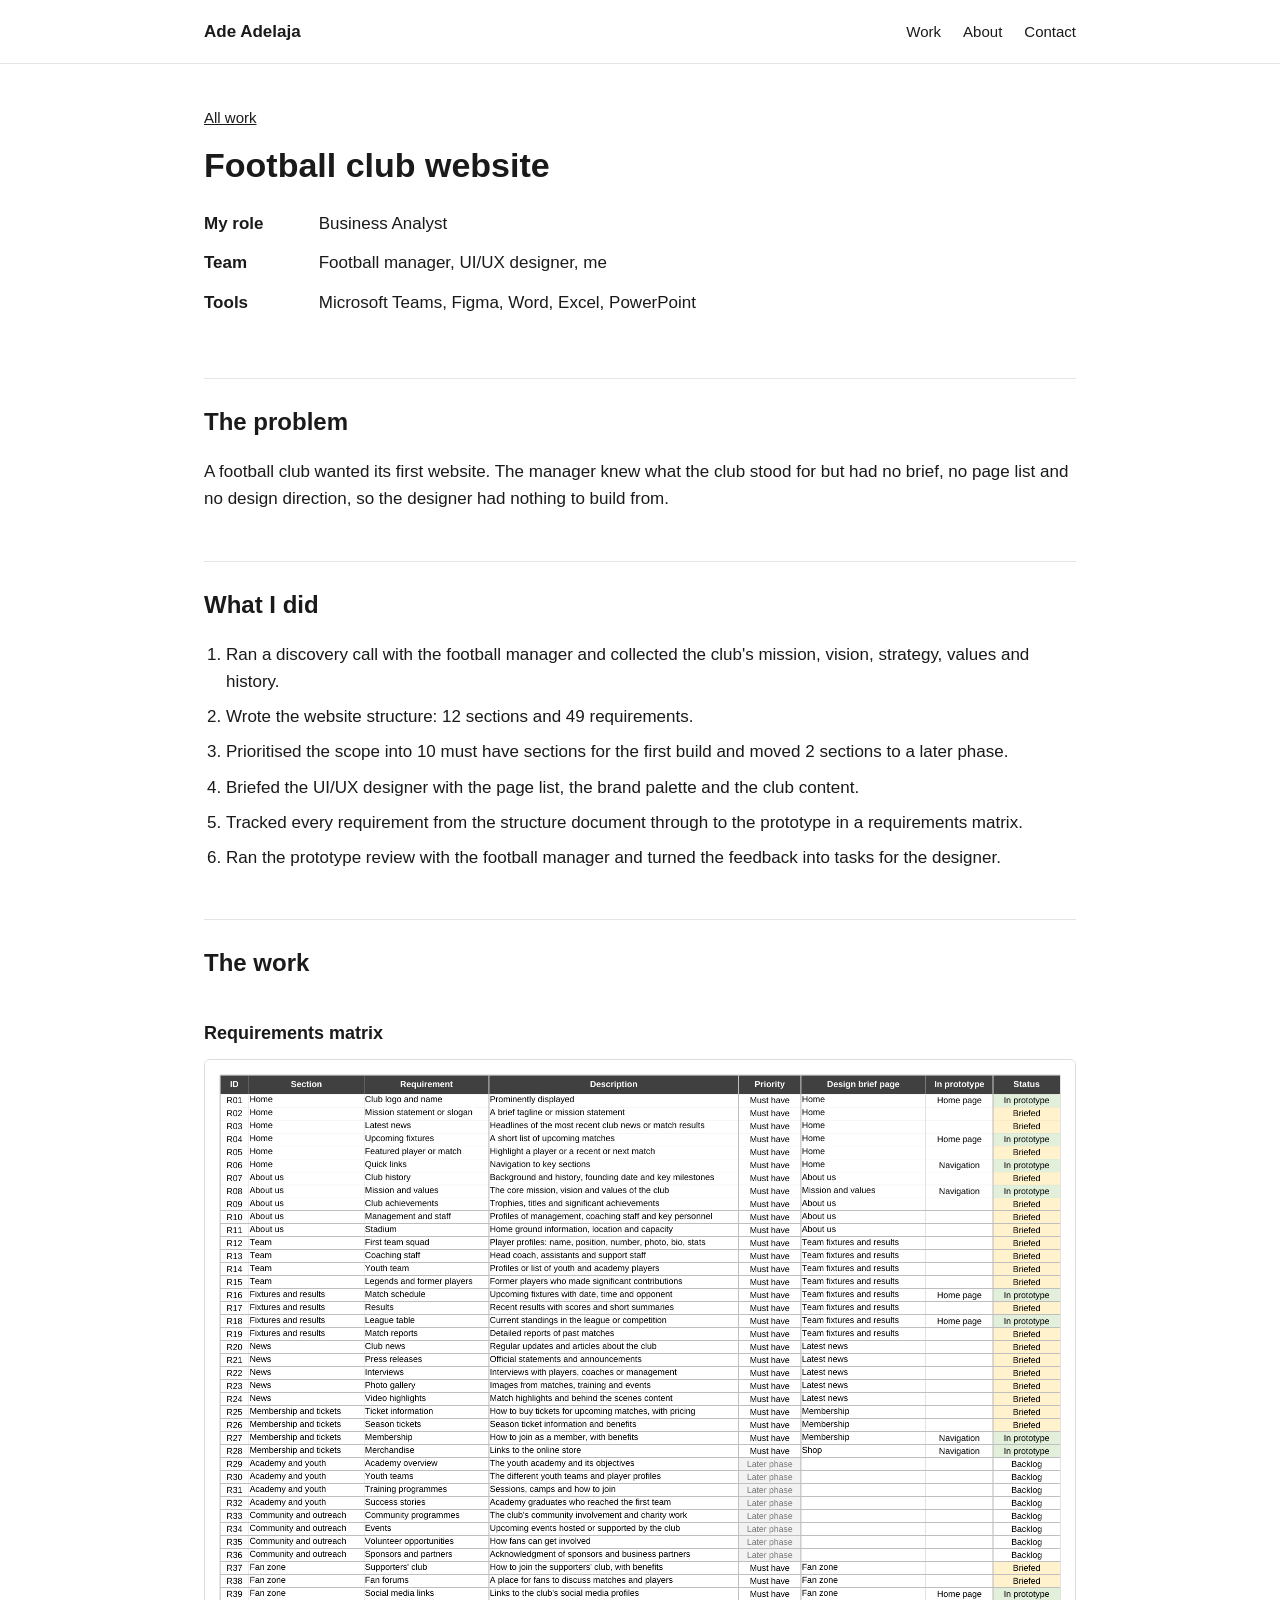
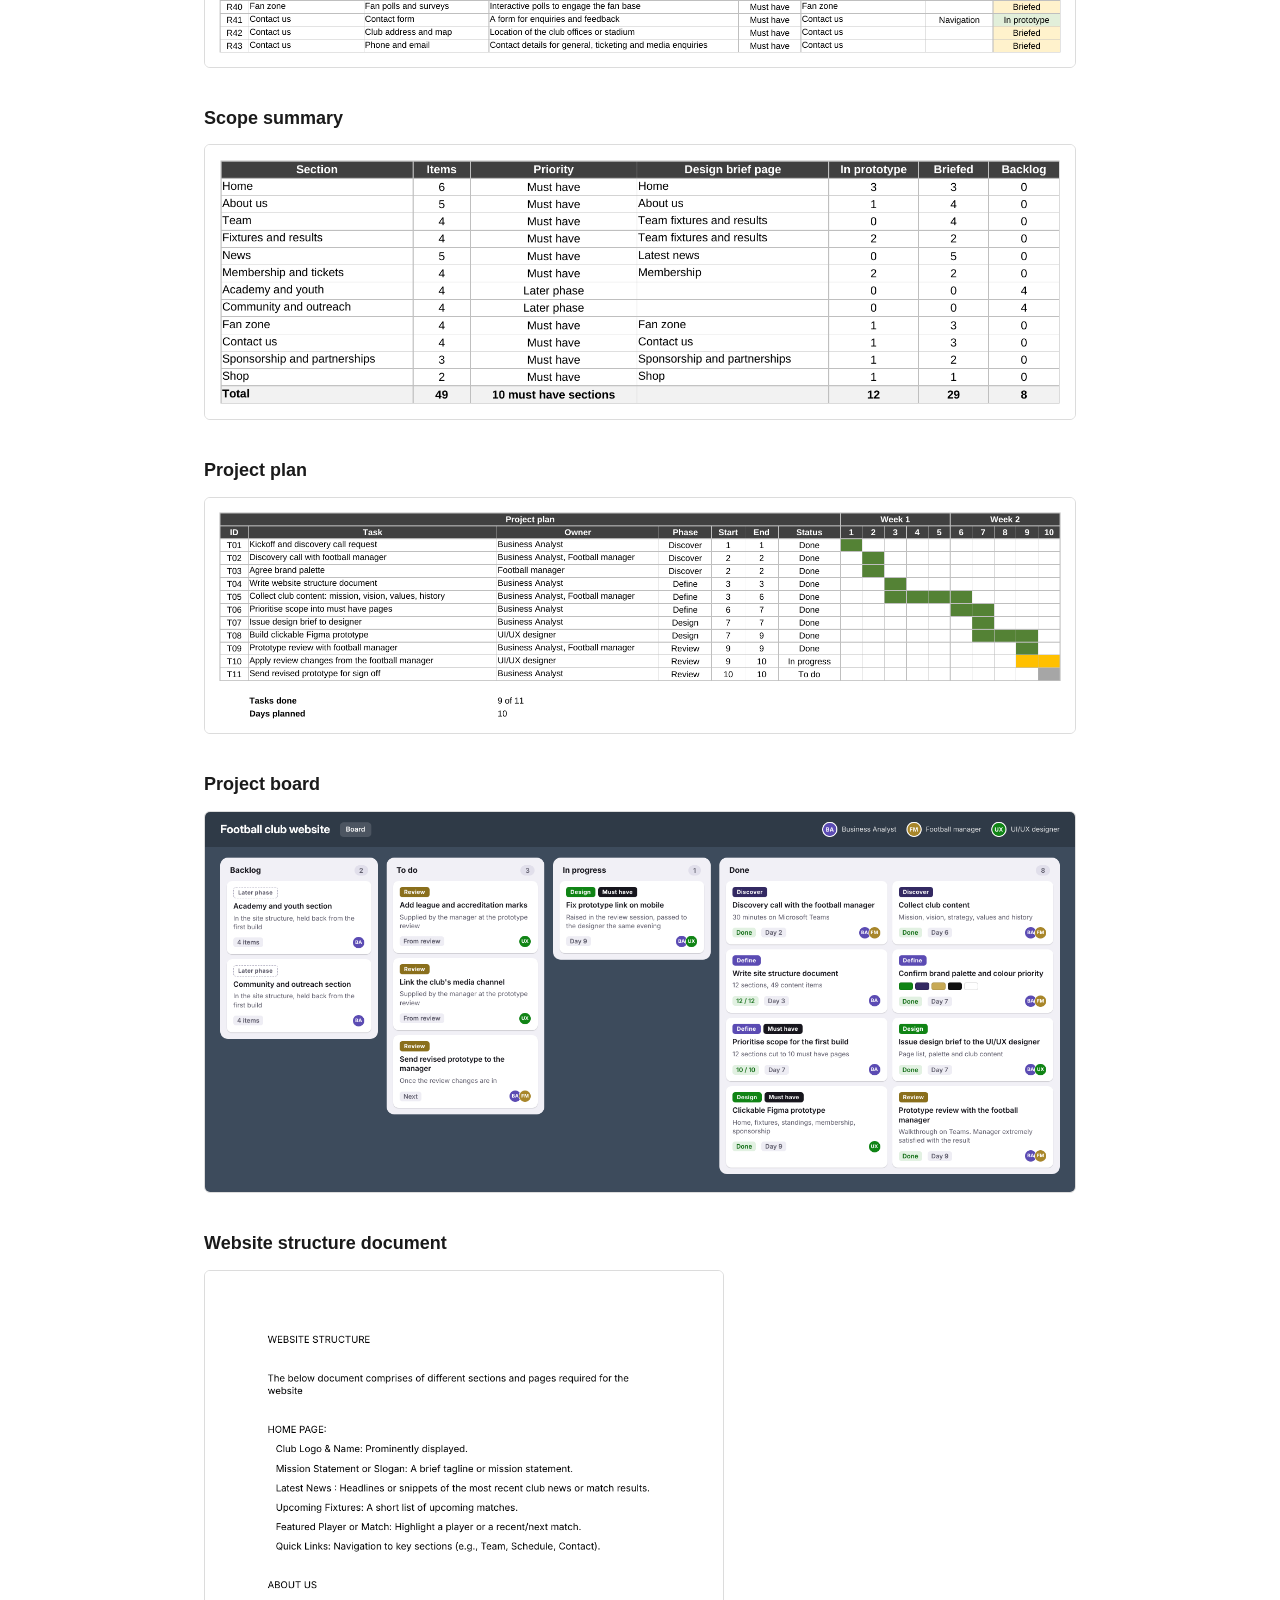
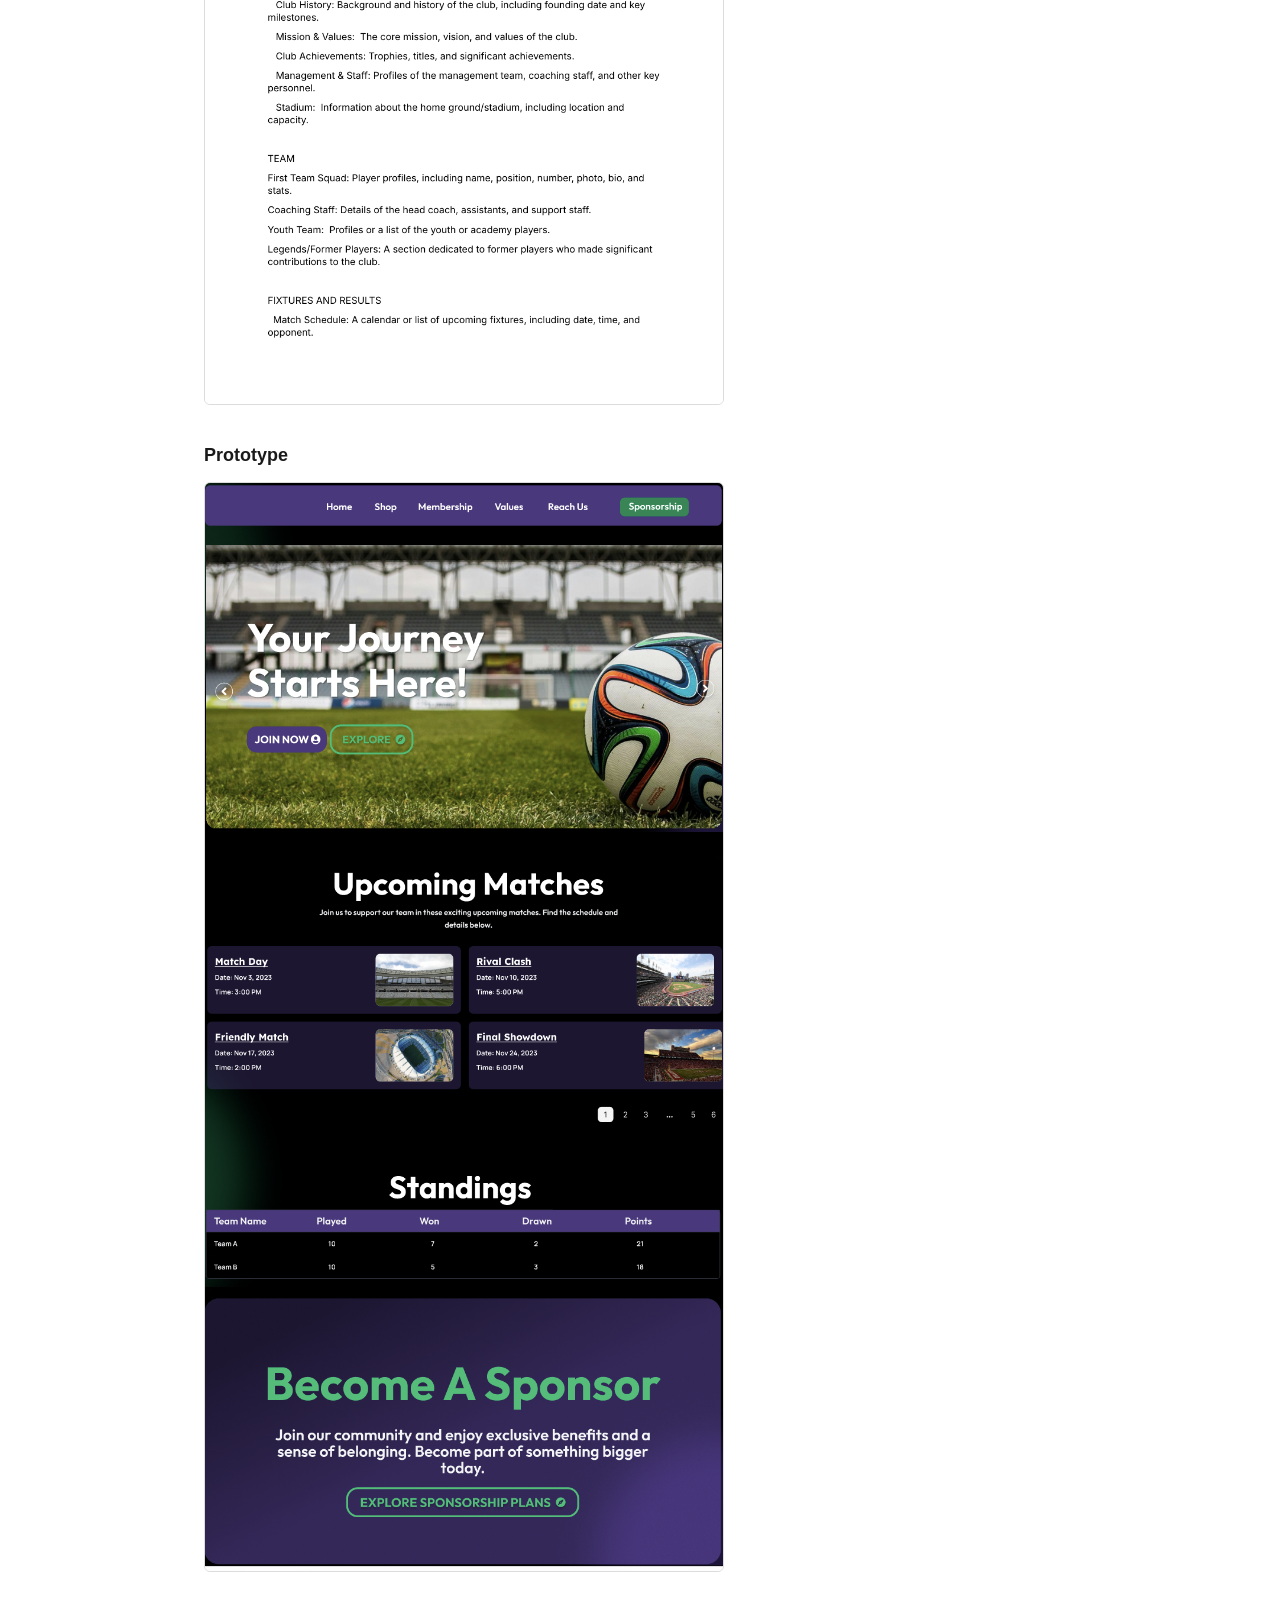
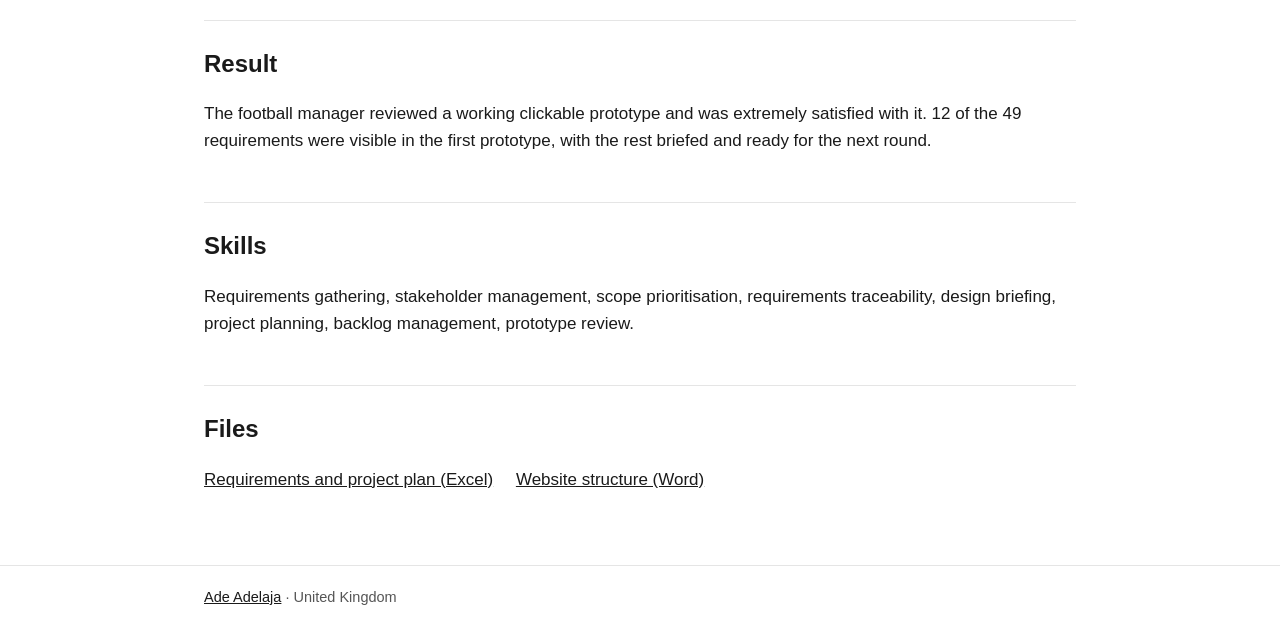
==== football-club-website/index.html @ 4e0a4aba "New portfolio" ====
<!doctype html>
<html lang="en-GB">
<head>
<meta charset="utf-8">
<meta name="viewport" content="width=device-width, initial-scale=1">
<title>Football club website | Ade Adelaja</title>
<meta name="description" content="Requirements, scope, design brief and prototype review for a football club website.">
<link rel="stylesheet" href="../style.css">
</head>
<body>

<header class="site-header">
  <div class="wrap">
    <a class="name" href="../">Ade Adelaja</a>
    <nav><a href="../#work">Work</a><a href="../#about">About</a><a href="../#contact">Contact</a></nav>
  </div>
</header>

<main class="wrap case">

  <div class="case-title">
    <a class="back" href="../#work">All work</a>
    <h1>Football club website</h1>
    <ul class="facts">
      <li><strong>My role</strong> Business Analyst</li>
      <li><strong>Team</strong> Football manager, UI/UX designer, me</li>
      <li><strong>Tools</strong> Microsoft Teams, Figma, Word, Excel, PowerPoint</li>
    </ul>
  </div>

  <h2>The problem</h2>
  <p>A football club wanted its first website. The manager knew what the club stood for but had no brief, no page list and no design direction, so the designer had nothing to build from.</p>

  <h2>What I did</h2>
  <ol>
    <li>Ran a discovery call with the football manager and collected the club's mission, vision, strategy, values and history.</li>
    <li>Wrote the website structure: 12 sections and 49 requirements.</li>
    <li>Prioritised the scope into 10 must have sections for the first build and moved 2 sections to a later phase.</li>
    <li>Briefed the UI/UX designer with the page list, the brand palette and the club content.</li>
    <li>Tracked every requirement from the structure document through to the prototype in a requirements matrix.</li>
    <li>Ran the prototype review with the football manager and turned the feedback into tasks for the designer.</li>
  </ol>

  <h2>The work</h2>

  <h3>Requirements matrix</h3>
  <figure><a href="images/02-requirements-matrix.png"><img src="images/02-requirements-matrix.png" alt="Requirements matrix listing each requirement with priority, design brief page and status" width="1676" height="1168" loading="lazy"></a></figure>

  <h3>Scope summary</h3>
  <figure><a href="images/03-scope-summary.png"><img src="images/03-scope-summary.png" alt="Scope summary by section with counts of must have and later phase items" width="1572" height="495" loading="lazy"></a></figure>

  <h3>Project plan</h3>
  <figure><a href="images/04-project-plan.png"><img src="images/04-project-plan.png" alt="Project plan with tasks, owners, phases and a two week Gantt chart" width="1686" height="455" loading="lazy"></a></figure>

  <h3>Project board</h3>
  <figure><a href="images/05-project-board.png"><img src="images/05-project-board.png" alt="Project board with backlog, to do, in progress and done lists" width="3200" height="1400" loading="lazy"></a></figure>

  <h3>Website structure document</h3>
  <figure class="narrow"><a href="images/06-website-structure-document.png"><img src="images/06-website-structure-document.png" alt="First page of the website structure document" width="910" height="1287" loading="lazy"></a></figure>

  <h3>Prototype</h3>
  <figure class="narrow"><a href="images/01-prototype-home-page.png"><img src="images/01-prototype-home-page.png" alt="Home page of the clickable prototype" width="876" height="1840" loading="lazy"></a></figure>

  <h2>Result</h2>
  <p>The football manager reviewed a working clickable prototype and was extremely satisfied with it. 12 of the 49 requirements were visible in the first prototype, with the rest briefed and ready for the next round.</p>

  <h2>Skills</h2>
  <p>Requirements gathering, stakeholder management, scope prioritisation, requirements traceability, design briefing, project planning, backlog management, prototype review.</p>

  <h2>Files</h2>
  <p class="files">
    <a href="files/Requirements_and_Project_Plan.xlsx">Requirements and project plan (Excel)</a>
    <a href="files/Website_Structure.docx">Website structure (Word)</a>
  </p>

</main>

<footer class="site-footer">
  <div class="wrap"><a href="../">Ade Adelaja</a> · United Kingdom</div>
</footer>

</body>
</html>
---- style.css ----
* { box-sizing: border-box; }
html { -webkit-text-size-adjust: 100%; }
body {
  margin: 0;
  font-family: -apple-system, "Segoe UI", Roboto, Helvetica, Arial, sans-serif;
  font-size: 17px;
  line-height: 1.6;
  color: #1a1a1a;
  background: #ffffff;
}
a { color: #1a1a1a; }
a:hover { color: #0b57d0; }
img { max-width: 100%; height: auto; display: block; }

.wrap { max-width: 920px; margin: 0 auto; padding: 0 24px; }

.site-header { border-bottom: 1px solid #e5e5e5; }
.site-header .wrap { display: flex; justify-content: space-between; align-items: center; padding-top: 18px; padding-bottom: 18px; }
.site-header .name { font-weight: 700; text-decoration: none; }
.site-header nav a { margin-left: 22px; text-decoration: none; font-size: 15px; }
.site-header nav a:hover { text-decoration: underline; }

.intro { padding: 56px 0 40px; }
.intro h1 { font-size: 40px; line-height: 1.15; margin: 0 0 6px; }
.intro .role { font-size: 20px; color: #555; margin: 0 0 20px; }
.intro p { max-width: 680px; margin: 0 0 14px; }

h2 { font-size: 24px; margin: 48px 0 16px; padding-top: 24px; border-top: 1px solid #e5e5e5; }
h3 { font-size: 18px; margin: 36px 0 12px; }

.cards { display: grid; grid-template-columns: repeat(2, 1fr); gap: 24px; }
.card { border: 1px solid #dcdcdc; border-radius: 8px; overflow: hidden; text-decoration: none; display: block; background: #fff; }
.card:hover { border-color: #1a1a1a; color: #1a1a1a; }
.card img { width: 100%; aspect-ratio: 3 / 2; object-fit: cover; border-bottom: 1px solid #dcdcdc; }
.card .body { padding: 16px 18px 18px; }
.card h3 { margin: 0 0 6px; font-size: 19px; }
.card p { margin: 0 0 10px; font-size: 15.5px; color: #333; }
.card .tags { font-size: 13.5px; color: #666; margin: 0; }

.facts { list-style: none; padding: 0; margin: 0; }
.facts li { padding: 6px 0; }
.facts strong { display: inline-block; min-width: 110px; }

.case-title { padding: 40px 0 8px; }
.case-title .back { font-size: 15px; }
.case-title h1 { font-size: 34px; line-height: 1.2; margin: 14px 0 18px; }
.case ol { padding-left: 22px; }
.case ol li { margin-bottom: 8px; }
.case figure { margin: 0 0 8px; }
.case figure a { display: block; border: 1px solid #dcdcdc; border-radius: 6px; overflow: hidden; }
.case figure.narrow { max-width: 520px; }
.files a { display: inline-block; margin: 0 18px 8px 0; }

.site-footer { margin-top: 64px; border-top: 1px solid #e5e5e5; font-size: 14.5px; color: #555; }
.site-footer .wrap { padding-top: 20px; padding-bottom: 32px; }

@media (max-width: 680px) {
  body { font-size: 16px; }
  .cards { grid-template-columns: 1fr; }
  .intro { padding-top: 36px; }
  .intro h1 { font-size: 32px; }
  .case-title h1 { font-size: 28px; }
  .facts strong { display: block; }
}
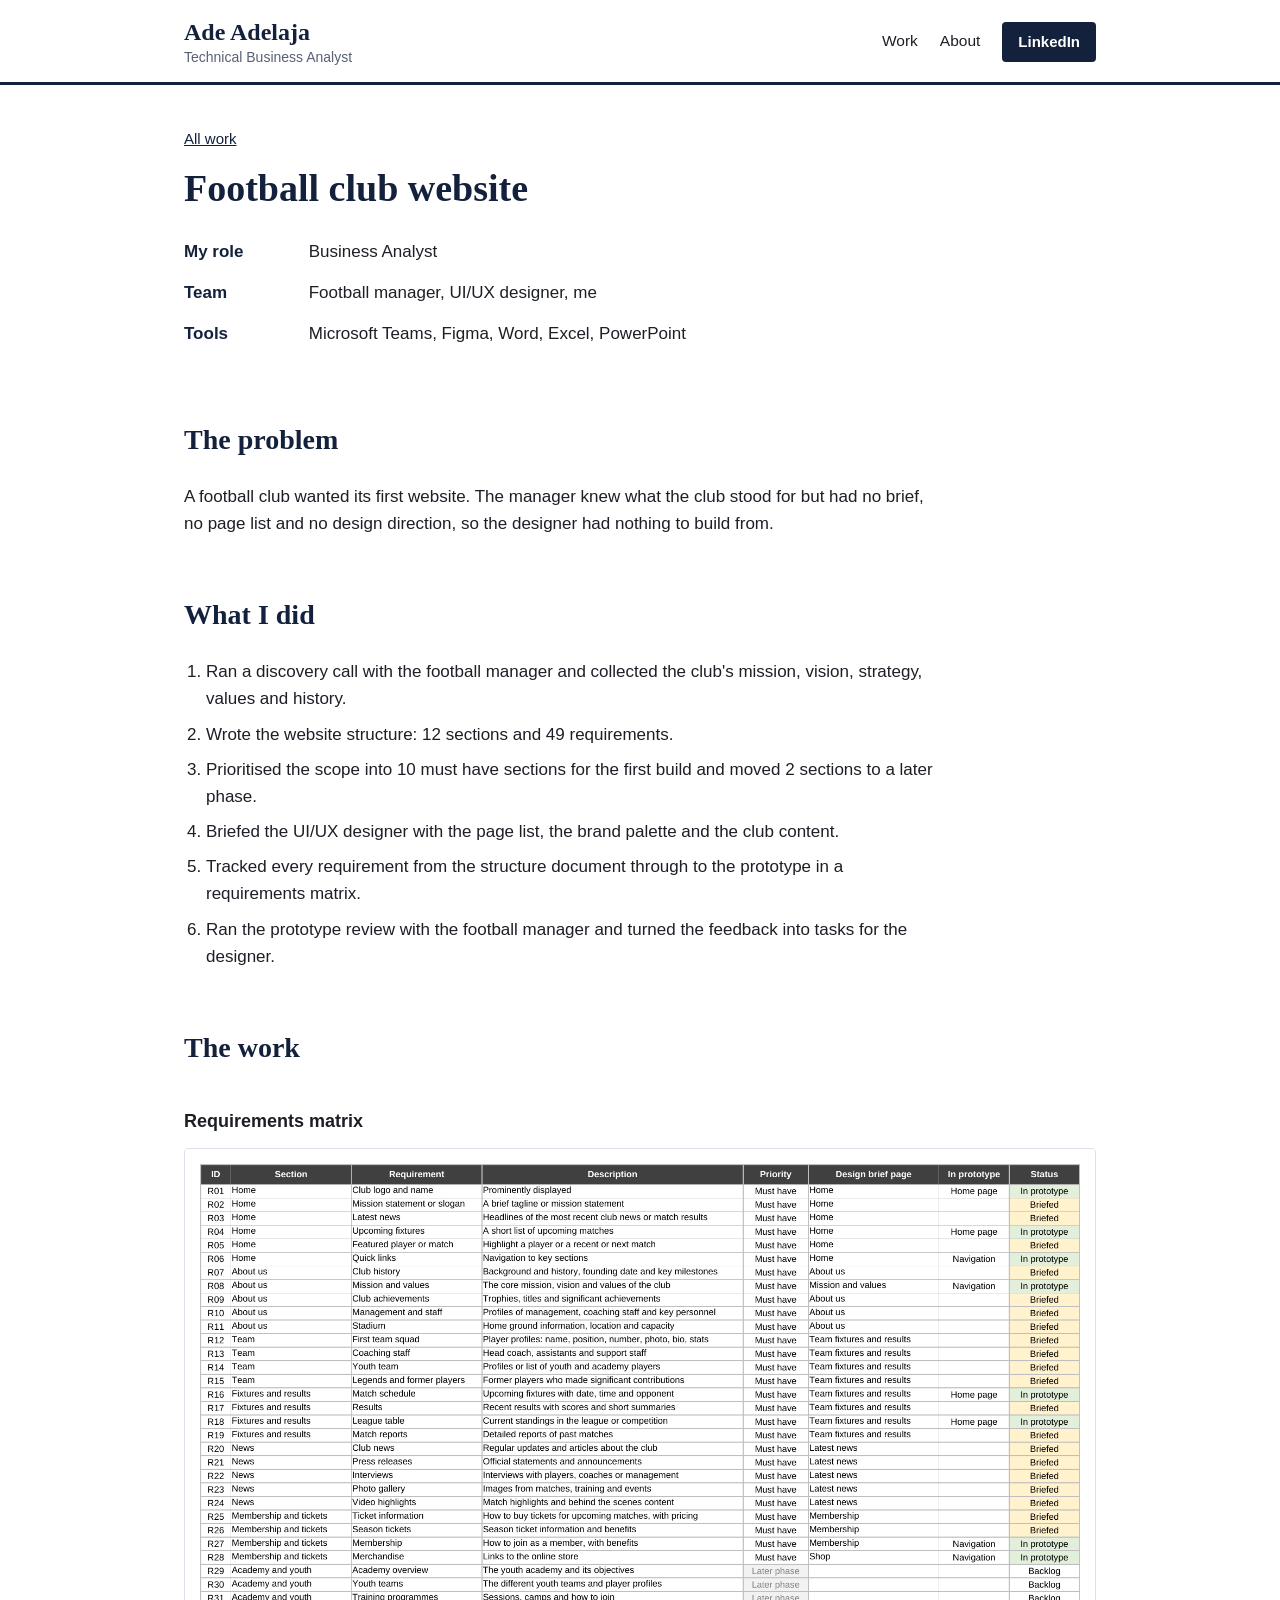
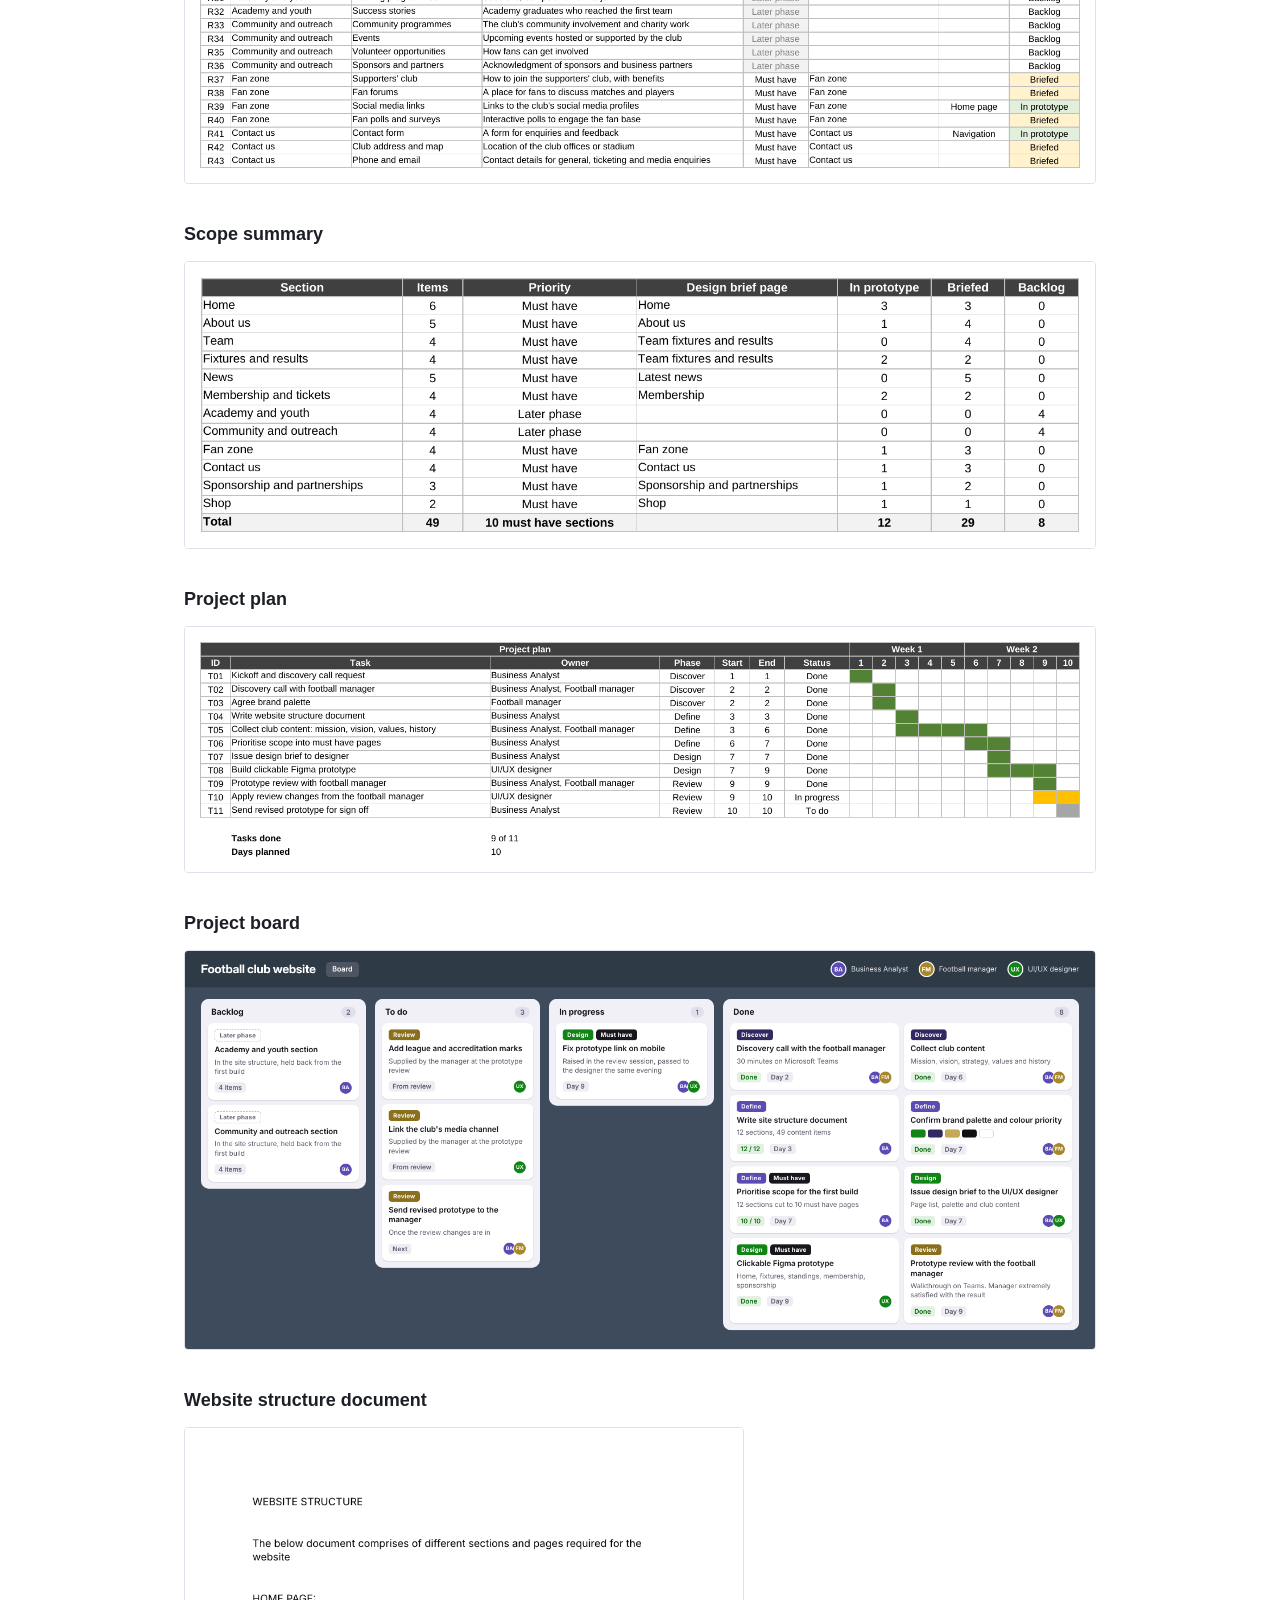
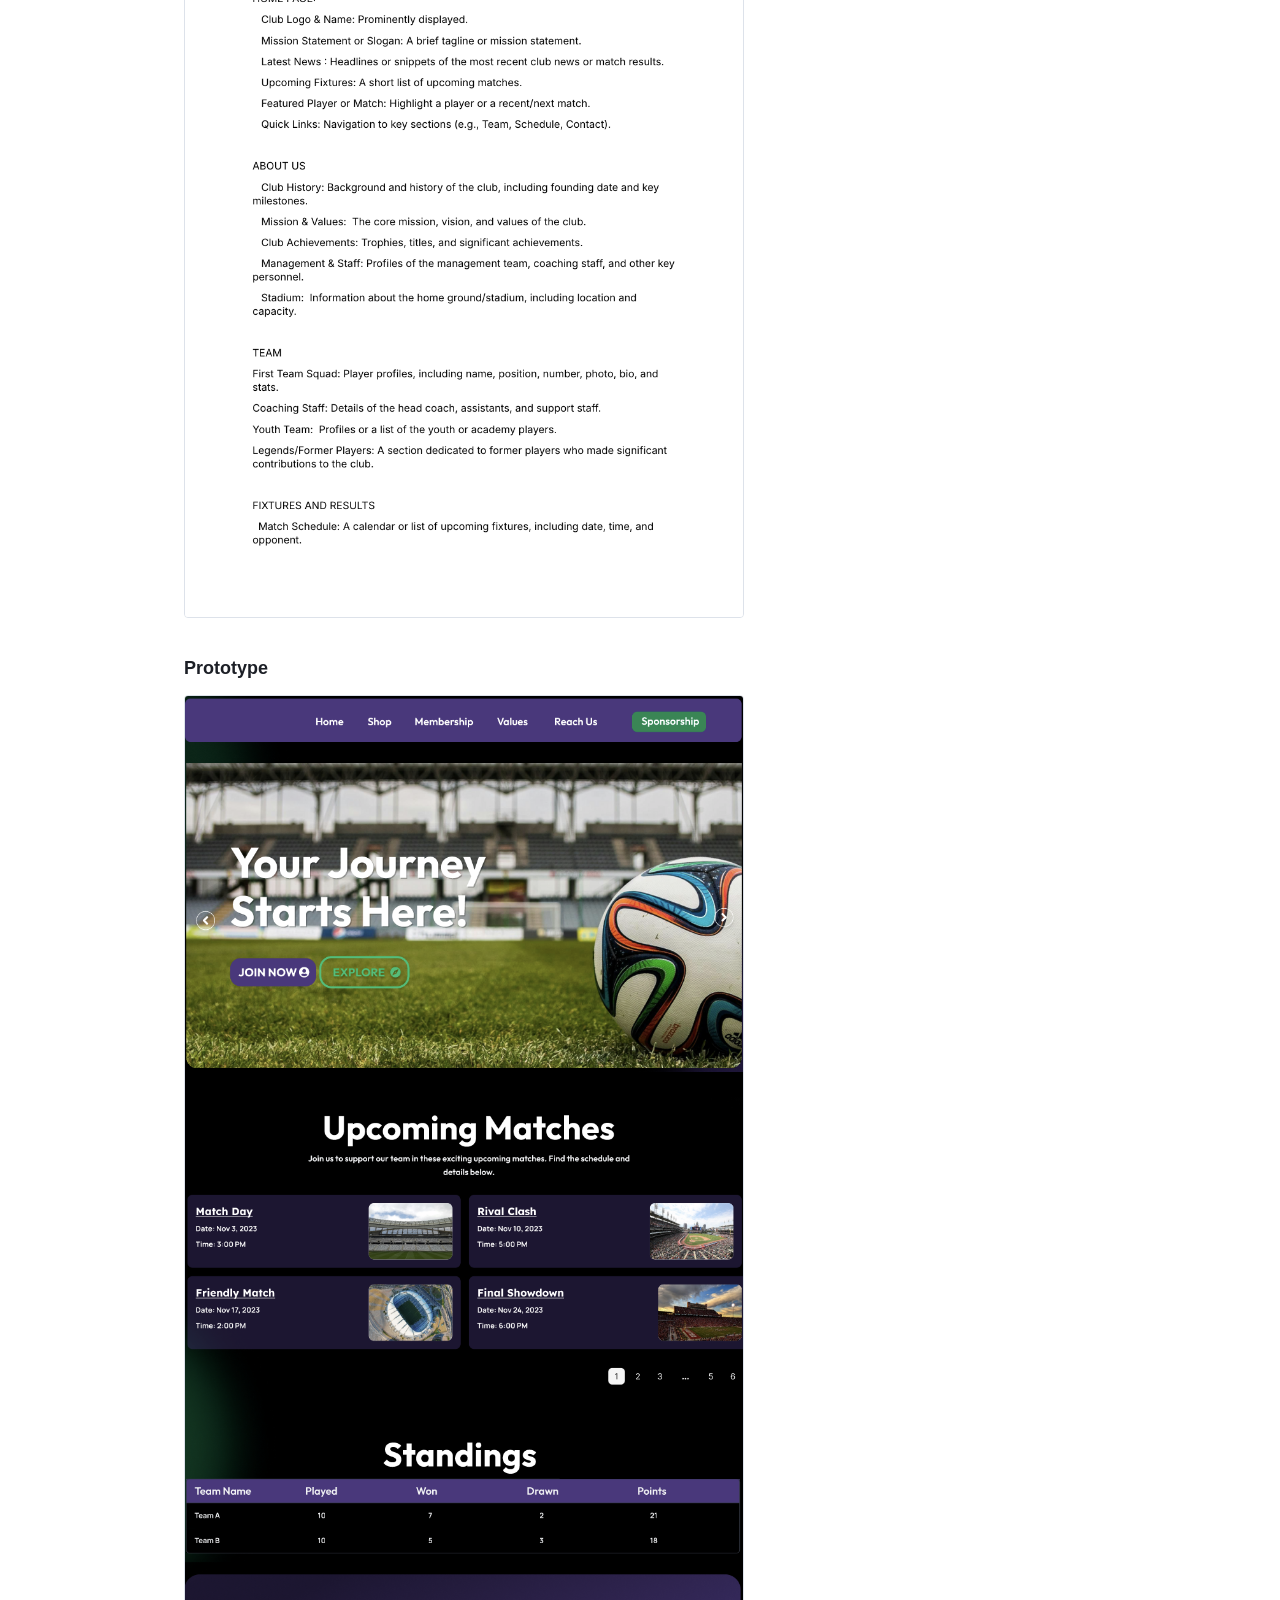
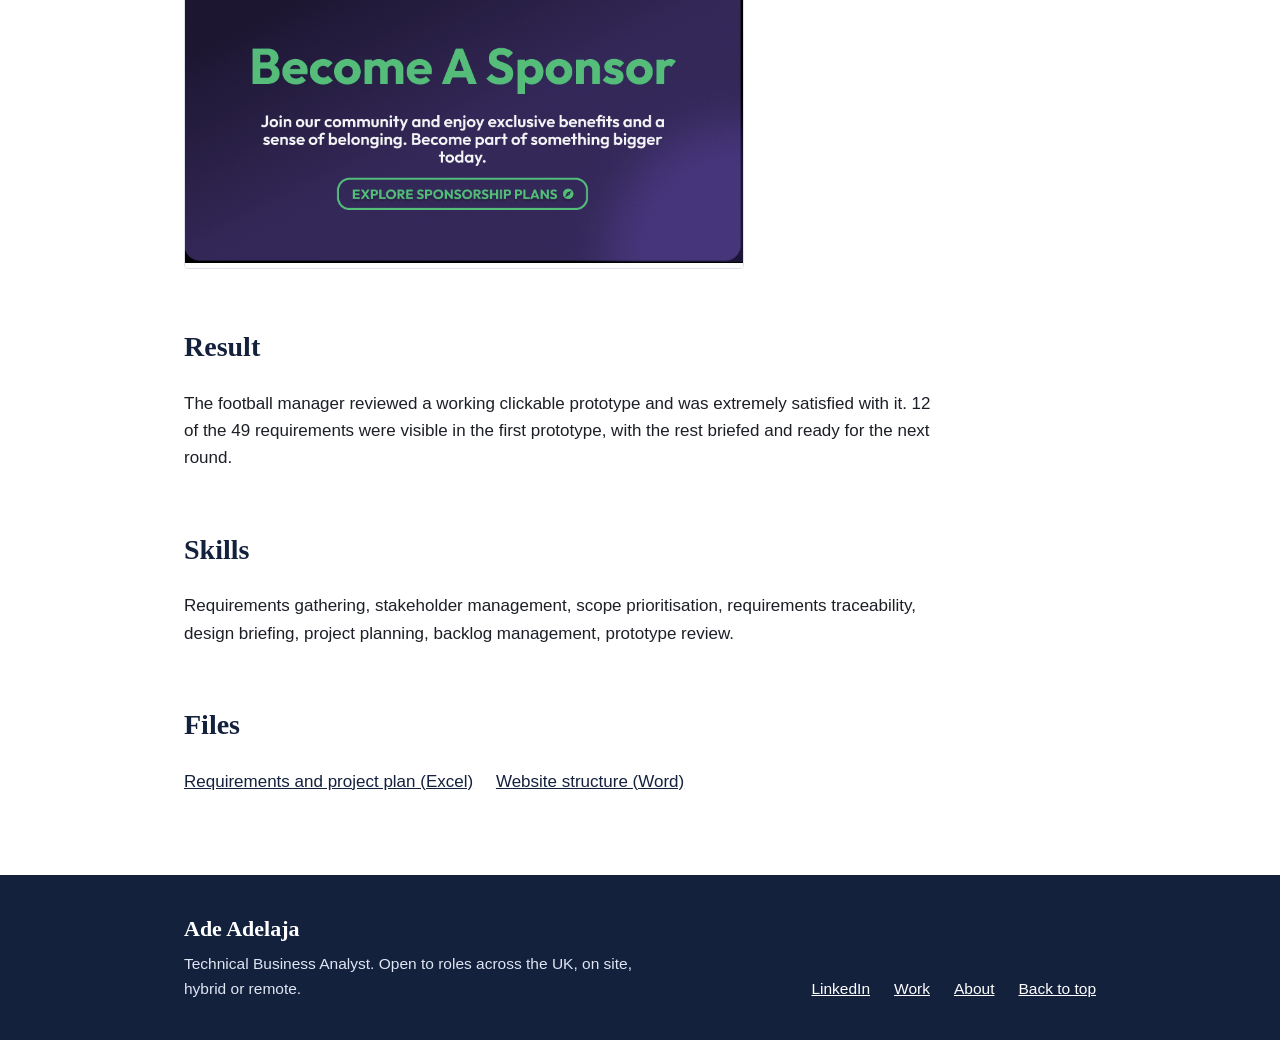
==== commit 387ed869: "Add trade corridor case study and new header" ====
--- a/football-club-website/index.html
+++ b/football-club-website/index.html
@@ -7,12 +7,12 @@
 <meta name="description" content="Requirements, scope, design brief and prototype review for a football club website.">
 <link rel="stylesheet" href="../style.css">
 </head>
-<body>
+<body id="top">
 
 <header class="site-header">
   <div class="wrap">
-    <a class="name" href="../">Ade Adelaja</a>
-    <nav><a href="../#work">Work</a><a href="../#about">About</a><a href="../#contact">Contact</a></nav>
+    <a class="brand" href="../"><span class="name">Ade Adelaja</span><span class="role">Technical Business Analyst</span></a>
+    <nav aria-label="Main"><a href="../#work">Work</a><a href="../#about">About</a><a class="button" href="https://www.linkedin.com/in/ade-adelaja-0364aa266/">LinkedIn</a></nav>
   </div>
 </header>
 
@@ -76,7 +76,13 @@
 </main>
 
 <footer class="site-footer">
-  <div class="wrap"><a href="../">Ade Adelaja</a> · United Kingdom</div>
+  <div class="wrap">
+    <div class="who">
+      <div class="name">Ade Adelaja</div>
+      <p>Technical Business Analyst. Open to roles across the UK, on site, hybrid or remote.</p>
+    </div>
+    <nav aria-label="Footer"><a href="https://www.linkedin.com/in/ade-adelaja-0364aa266/">LinkedIn</a><a href="../#work">Work</a><a href="../#about">About</a><a href="#top">Back to top</a></nav>
+  </div>
 </footer>
 
 </body>
--- a/style.css
+++ b/style.css
@@ -1,64 +1,100 @@
 * { box-sizing: border-box; }
-html { -webkit-text-size-adjust: 100%; }
+html { -webkit-text-size-adjust: 100%; scroll-behavior: smooth; }
+@media (prefers-reduced-motion: reduce) { html { scroll-behavior: auto; } }
+
+:root {
+  --ink: #14213d;
+  --text: #1c1f26;
+  --muted: #586174;
+  --line: #dde2ea;
+  --tint: #f2f5f9;
+  --paper: #ffffff;
+  --serif: Georgia, "Times New Roman", Times, serif;
+  --sans: -apple-system, "Segoe UI", Roboto, Helvetica, Arial, sans-serif;
+}
+
 body {
   margin: 0;
-  font-family: -apple-system, "Segoe UI", Roboto, Helvetica, Arial, sans-serif;
+  font-family: var(--sans);
   font-size: 17px;
   line-height: 1.6;
-  color: #1a1a1a;
-  background: #ffffff;
+  color: var(--text);
+  background: var(--paper);
 }
-a { color: #1a1a1a; }
-a:hover { color: #0b57d0; }
+a { color: var(--ink); }
+a:hover { color: #2c4a8a; }
+a:focus-visible, .button:focus-visible { outline: 3px solid #f0b429; outline-offset: 2px; }
 img { max-width: 100%; height: auto; display: block; }
 
-.wrap { max-width: 920px; margin: 0 auto; padding: 0 24px; }
+.wrap { max-width: 960px; margin: 0 auto; padding: 0 24px; }
 
-.site-header { border-bottom: 1px solid #e5e5e5; }
-.site-header .wrap { display: flex; justify-content: space-between; align-items: center; padding-top: 18px; padding-bottom: 18px; }
-.site-header .name { font-weight: 700; text-decoration: none; }
-.site-header nav a { margin-left: 22px; text-decoration: none; font-size: 15px; }
+/* Header */
+.site-header { background: var(--paper); border-bottom: 3px solid var(--ink); }
+.site-header .wrap { display: flex; flex-wrap: wrap; justify-content: space-between; align-items: center; gap: 10px 24px; padding-top: 18px; padding-bottom: 16px; }
+.brand { text-decoration: none; color: var(--ink); line-height: 1.2; }
+.brand .name { display: block; font-family: var(--serif); font-size: 24px; font-weight: 700; }
+.brand .role { display: block; font-size: 14px; color: var(--muted); margin-top: 2px; }
+.site-header nav { display: flex; align-items: center; flex-wrap: wrap; gap: 6px 22px; font-size: 15.5px; }
+.site-header nav a { text-decoration: none; color: var(--text); }
 .site-header nav a:hover { text-decoration: underline; }
+.button { display: inline-block; background: var(--ink); color: #fff; text-decoration: none; padding: 8px 16px; border-radius: 4px; font-weight: 600; font-size: 15px; }
+.site-header nav a.button { color: #fff; }
+.button:hover { background: #23376b; color: #fff; text-decoration: none; }
 
-.intro { padding: 56px 0 40px; }
-.intro h1 { font-size: 40px; line-height: 1.15; margin: 0 0 6px; }
-.intro .role { font-size: 20px; color: #555; margin: 0 0 20px; }
-.intro p { max-width: 680px; margin: 0 0 14px; }
+/* Intro */
+.intro { background: var(--tint); border-bottom: 1px solid var(--line); }
+.intro .wrap { padding-top: 60px; padding-bottom: 52px; }
+.intro h1 { font-family: var(--serif); font-size: 44px; line-height: 1.14; color: var(--ink); margin: 0 0 22px; max-width: 760px; font-weight: 700; }
+.intro p { max-width: 700px; margin: 0 0 14px; font-size: 18px; }
+.glance { margin: 34px 0 0; padding: 0; list-style: none; display: grid; grid-template-columns: repeat(2, 1fr); gap: 0 40px; border-top: 1px solid var(--line); }
+.glance li { padding: 14px 0; border-bottom: 1px solid var(--line); font-size: 16px; }
+.glance strong { display: block; color: var(--ink); }
 
-h2 { font-size: 24px; margin: 48px 0 16px; padding-top: 24px; border-top: 1px solid #e5e5e5; }
+h2 { font-family: var(--serif); font-size: 28px; color: var(--ink); margin: 56px 0 20px; }
 h3 { font-size: 18px; margin: 36px 0 12px; }
 
-.cards { display: grid; grid-template-columns: repeat(2, 1fr); gap: 24px; }
-.card { border: 1px solid #dcdcdc; border-radius: 8px; overflow: hidden; text-decoration: none; display: block; background: #fff; }
-.card:hover { border-color: #1a1a1a; color: #1a1a1a; }
-.card img { width: 100%; aspect-ratio: 3 / 2; object-fit: cover; border-bottom: 1px solid #dcdcdc; }
-.card .body { padding: 16px 18px 18px; }
-.card h3 { margin: 0 0 6px; font-size: 19px; }
-.card p { margin: 0 0 10px; font-size: 15.5px; color: #333; }
-.card .tags { font-size: 13.5px; color: #666; margin: 0; }
+/* Work cards */
+.cards { display: grid; grid-template-columns: repeat(2, 1fr); gap: 26px; }
+.card { border: 1px solid var(--line); border-radius: 6px; overflow: hidden; text-decoration: none; display: block; background: #fff; color: var(--text); }
+.card:hover { border-color: var(--ink); color: var(--text); }
+.card img { width: 100%; aspect-ratio: 3 / 2; object-fit: cover; object-position: top left; border-bottom: 1px solid var(--line); }
+.card .body { padding: 18px 20px 20px; }
+.card h3 { margin: 0 0 6px; font-family: var(--serif); font-size: 21px; color: var(--ink); }
+.card p { margin: 0 0 10px; font-size: 15.5px; }
+.card .tags { font-size: 14px; color: var(--muted); margin: 0; }
 
 .facts { list-style: none; padding: 0; margin: 0; }
-.facts li { padding: 6px 0; }
-.facts strong { display: inline-block; min-width: 110px; }
+.facts li { padding: 7px 0; }
+.facts strong { display: inline-block; min-width: 120px; color: var(--ink); }
 
+/* Case study */
 .case-title { padding: 40px 0 8px; }
 .case-title .back { font-size: 15px; }
-.case-title h1 { font-size: 34px; line-height: 1.2; margin: 14px 0 18px; }
+.case-title h1 { font-family: var(--serif); font-size: 38px; line-height: 1.18; color: var(--ink); margin: 14px 0 20px; }
+.case p, .case ol { max-width: 760px; }
 .case ol { padding-left: 22px; }
 .case ol li { margin-bottom: 8px; }
 .case figure { margin: 0 0 8px; }
-.case figure a { display: block; border: 1px solid #dcdcdc; border-radius: 6px; overflow: hidden; }
-.case figure.narrow { max-width: 520px; }
+.case figure a { display: block; border: 1px solid var(--line); border-radius: 4px; overflow: hidden; }
+.case figure.narrow { max-width: 560px; }
 .files a { display: inline-block; margin: 0 18px 8px 0; }
 
-.site-footer { margin-top: 64px; border-top: 1px solid #e5e5e5; font-size: 14.5px; color: #555; }
-.site-footer .wrap { padding-top: 20px; padding-bottom: 32px; }
+/* Footer */
+.site-footer { margin-top: 72px; background: var(--ink); color: #dfe5f2; }
+.site-footer .wrap { display: flex; flex-wrap: wrap; justify-content: space-between; align-items: flex-end; gap: 22px 40px; padding-top: 36px; padding-bottom: 38px; }
+.site-footer .who .name { font-family: var(--serif); font-size: 22px; color: #fff; font-weight: 700; }
+.site-footer .who p { margin: 6px 0 0; font-size: 15.5px; max-width: 460px; }
+.site-footer nav { display: flex; flex-wrap: wrap; gap: 8px 24px; font-size: 15.5px; }
+.site-footer a { color: #fff; }
+.site-footer a:hover { color: #f0b429; }
 
-@media (max-width: 680px) {
+@media (max-width: 700px) {
   body { font-size: 16px; }
-  .cards { grid-template-columns: 1fr; }
-  .intro { padding-top: 36px; }
-  .intro h1 { font-size: 32px; }
-  .case-title h1 { font-size: 28px; }
+  .cards, .glance { grid-template-columns: 1fr; }
+  .intro .wrap { padding-top: 38px; padding-bottom: 34px; }
+  .intro h1 { font-size: 31px; }
+  .intro p { font-size: 16.5px; }
+  .case-title h1 { font-size: 29px; }
   .facts strong { display: block; }
+  h2 { font-size: 24px; margin-top: 44px; }
 }
